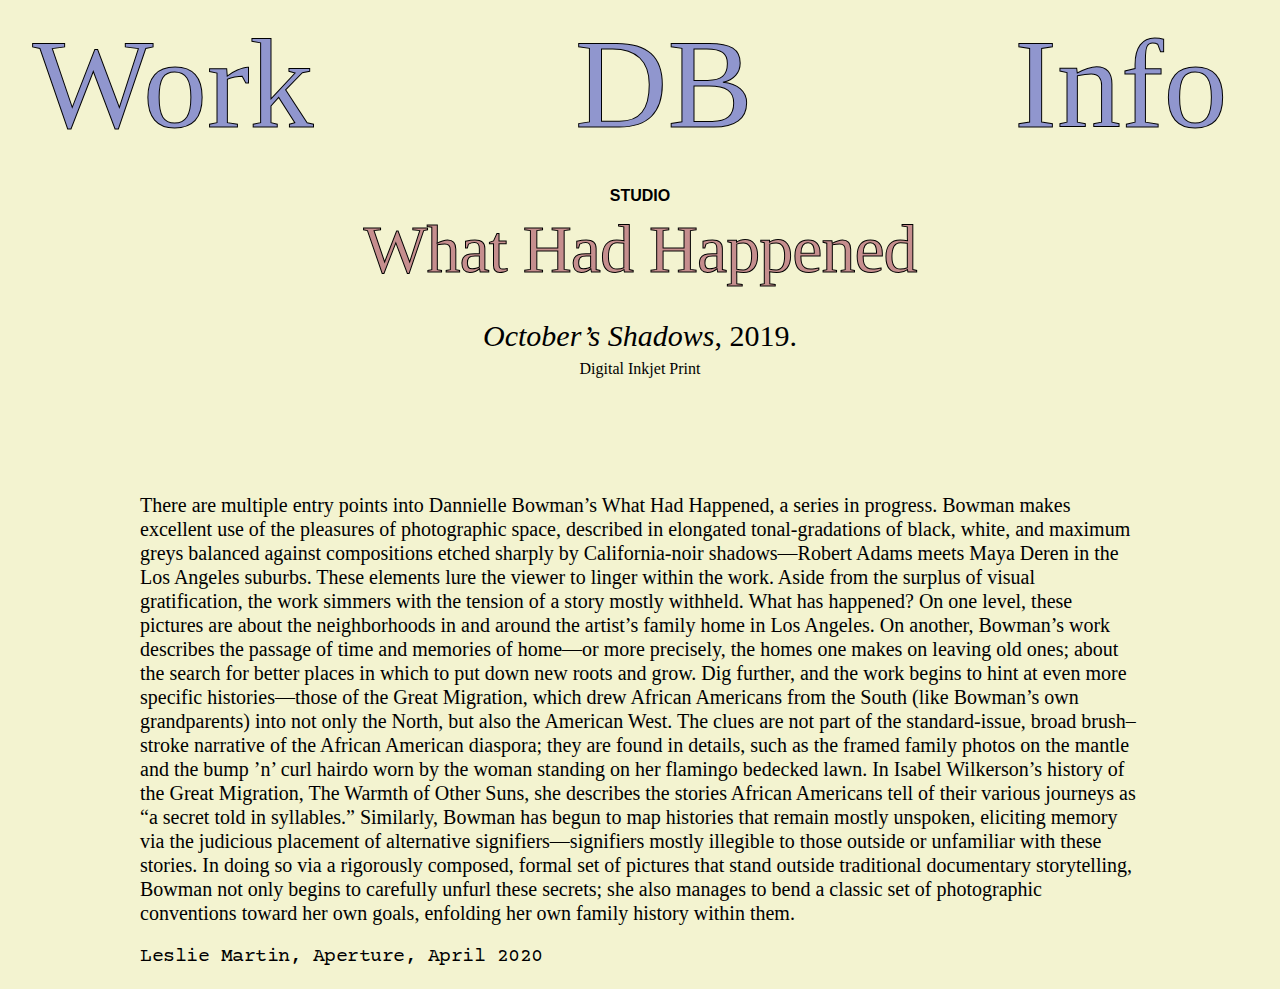
==== project.html @ 173b012c "add code files" ====
<!DOCTYPE html>
<html lang="en">
<head>
    <meta charset="UTF-8">
    <meta http-equiv="X-UA-Compatible" content="IE=edge">
    <meta name="viewport" content="width=device-width, initial-scale=1.0">
    <title>Dannielle Bowman</title>
    <link rel="preconnect" href="https://fonts.googleapis.com">
    <link rel="preconnect" href="https://fonts.gstatic.com" crossorigin>
    <link href="https://fonts.googleapis.com/css2?family=Courier+Prime:ital,wght@0,400;0,700;1,400;1,700&display=swap" rel="stylesheet">
    <link rel="stylesheet" href="style-1.css">
</head>
<body id="#project">

    <header class="project-header">
        <nav>
            <a href="work.html">Work</a>
            <h1><a href="index-1.html">DB</a></h1>
            <a href="index-1.html#info">Info</a>
        </nav>
    </header>

    <main class="project-main">
        <h3 class="client">Studio</h3>
        <h2 class="project-title">What Had Happened</h2>
       
        <figure class="project-hero">
            <img src="assets/Photo/2019-ongoingCA_whh/DBowman_WHH_1.jpg" alt="">
            <figcaption class="project-meta">
                <span class="slide-title">October’s Shadows</span>, 2019.</figcaption>
                <p class="slide-materials">Digital Inkjet Print</p>
        </figure>

        <ul class="project-slides">
            <li>
                <img src="assets/Photo/2019-ongoingCA_whh/DBowman_WHH_2.jpg" alt="">
            </li>
            <li>
                <img src="assets/Photo/2019-ongoingCA_whh/DBowman_WHH_3.jpg" alt="">
            </li>
            <li>
                <img src="assets/Photo/2019-ongoingCA_whh/DBowman_WHH_4.jpg" alt="">
            </li>
            <li>
                <img src="assets/Photo/2019-ongoingCA_whh/DBowman_WHH_6.jpg" alt="">
            </li>
            <li>
                <img src="assets/Photo/2019-ongoingCA_whh/DBowman_WHH_7.jpg" alt="">
            </li>
            <li>
                <img src="assets/Photo/2019-ongoingCA_whh/DBowman_WHH_9.jpg" alt="">
            </li>
            <li>
                <img src="assets/Photo/2019-ongoingCA_whh/DBowman_WHH_10.jpg" alt="">
            </li>
            <li>
                <img src="assets/Photo/2019-ongoingCA_whh/DBowman_WHH_11.jpg" alt="">
            </li>
            <li>
                <img src="assets/Photo/2019-ongoingCA_whh/DBowman_WHH_12.jpg" alt="">
            </li>
            <li>
                <img src="assets/Photo/2019-ongoingCA_whh/DBowman_WHH_13.jpg" alt="">
            </li>
            <li>
                <img src="assets/Photo/2019-ongoingCA_whh/DBowman_WHH_14.jpg" alt="">
            </li>
            <li>
                <img src="assets/Photo/2019-ongoingCA_whh/DBowman_WHH_15.jpg" alt="">
            </li>
            <li>
                <img src="assets/Photo/2019-ongoingCA_whh/DBowman_WHH_16.jpg" alt="">
            </li>

        </ul>

        <article class="project-desc">

            <p>
                There are multiple entry points into Dannielle Bowman’s What Had Happened, a series in progress. Bowman makes excellent use of the pleasures of photographic space, described in elongated tonal-gradations of black, white, and maximum greys balanced against compositions etched sharply by California-noir shadows—Robert Adams meets Maya Deren in the Los Angeles suburbs. These elements lure the viewer to linger within the work. Aside from the surplus of visual gratification, the work simmers with the tension of a story mostly withheld. What has happened? On one level, these pictures are about the neighborhoods in and around the artist’s family home in Los Angeles. On another, Bowman’s work describes the passage of time and memories of home—or more precisely, the homes one makes on leaving old ones; about the search for better places in which to put down new roots and grow. Dig further, and the work begins to hint at even more specific histories—those of the Great Migration, which drew African Americans from the South (like Bowman’s own grandparents) into not only the North, but also the American West. The clues are not part of the standard-issue, broad brush–stroke narrative of the African American diaspora; they are found in details, such as the framed family photos on the mantle and the bump ’n’ curl hairdo worn by the woman standing on her flamingo bedecked lawn. In Isabel Wilkerson’s history of the Great Migration, The Warmth of Other Suns, she describes the stories African Americans tell of their various journeys as “a secret told in syllables.” Similarly, Bowman has begun to map histories that remain mostly unspoken, eliciting memory via the judicious placement of alternative signifiers—signifiers mostly illegible to those outside or unfamiliar with these stories. In doing so via a rigorously composed, formal set of pictures that stand outside traditional documentary storytelling, Bowman not only begins to carefully unfurl these secrets; she also manages to bend a classic set of photographic conventions toward her own goals, enfolding her own family history within them. 
            </p>

            <p class="attribute">
                Leslie Martin, Aperture, April 2020
            </p>

        </article>

    </main>

    
</body>
</html>
---- style-1.css ----
/* http://meyerweb.com/eric/tools/css/reset/ 
   v2.0 | 20110126
   License: none (public domain)
*/

html, body, div, span, applet, object, iframe,
h1, h2, h3, h4, h5, h6, p, blockquote, pre,
a, abbr, acronym, address, big, cite, code,
del, dfn, em, img, ins, kbd, q, s, samp,
small, strike, strong, sub, sup, tt, var,
b, u, i, center,
dl, dt, dd, ol, ul, li,
fieldset, form, label, legend,
table, caption, tbody, tfoot, thead, tr, th, td,
article, aside, canvas, details, embed, 
figure, figcaption, footer, header, hgroup, 
menu, nav, output, ruby, section, summary,
time, mark, audio, video {
	margin: 0;
	padding: 0;
	border: 0;
	font-size: 100%;
	font: inherit;
	vertical-align: baseline;
}
/* HTML5 display-role reset for older browsers */
article, aside, details, figcaption, figure, 
footer, header, hgroup, menu, nav, section {
	display: block;
}
body {
	line-height: 1;
}
ol, ul {
	list-style: none;
}
blockquote, q {
	quotes: none;
}
blockquote:before, blockquote:after,
q:before, q:after {
	content: '';
	content: none;
}
table {
	border-collapse: collapse;
	border-spacing: 0;
}



/* custom styles */

/* global scrollbars */
  /* width */
  ::-webkit-scrollbar {
    width: 10px;
  }

  /* Track */
  ::-webkit-scrollbar-track {
    background: #F3F3D0; 
  }
  
  /* Handle */
  ::-webkit-scrollbar-thumb {
    background: #9096CE; 
  }

  /* Handle on hover */
  ::-webkit-scrollbar-thumb:hover {
    background: #555; 
  }

/* root CSS Variables TBD */


  @font-face {
    font-family: 'CartaNueva';
    src: url(assets/CartaNueva-Small.woff);
  }
  ::selection{
    background-color: #FEC9F2;
  }

  html, body, * {
      box-sizing: border-box;
  }

  body::-webkit-scrollbar {
      display: none;
  }

 /* ---index layout--- */
    
  body {
      color: black;
      background-color: #F3F3D0;
      -ms-overflow-style: none;  /* IE and Edge */
      scrollbar-width: none;  /* Firefox */
    }

  header {
      position: fixed;
      top: 0px;
      left: 0px;
      display: flex;
      justify-content: space-around;
      padding: 20px;
      width: 100%;
  }
  
    nav{
        width: 98%;
        display: flex;
        justify-content: space-between;
    }
  
    nav a{
      z-index: 2;
        margin-right: 20px;
        text-decoration: none;
        font-family: 'CartaNueva', cursive;
        font-size: 10vw;
        color: #9096CE;
        -webkit-text-stroke: 1px black;
        -webkit-text-fill-color: #9096CE; 
    }

    nav a:hover {
      color: white;
      -webkit-text-fill-color: white;
    }

    /* work page h1 */
    nav a.diff {
      font-size: 24vw;
      color: #FEC9F2;
      -webkit-text-stroke: 1px black;
      -webkit-text-fill-color: #FEC9F2;
  }

  main{
    display: grid;
    grid-template-columns: repeat(10, 1fr);
  }


  img{
    width: 100%;
  }


  /* --- desktop index layout --- */

  img:nth-of-type(1) {
    grid-column: span 6;
  }
  img:nth-of-type(2) {
    grid-area: 2 / 6;
  }
  img:nth-of-type(3) {
    grid-area: 3 / 7 / 4 / 11;
  }
  img:nth-of-type(4) {
    grid-column: span 6;
    grid-row: 4;
  }
  div.color-block{
    background-color: #C68E8E;
    grid-area: 2 / 1 / 4 / 7;
    z-index: -1;
  }


  

 /* ---typography---- */

  a{
    color: #FEC9F2;
  }

  h1{
    position: fixed;
    top: 20%;
    left: 50%;
    transform: translate(-55%,-50%);
    text-align: center;
    font-family: 'CartaNueva', cursive;
    font-size: 250px;
    -webkit-text-stroke: 1px black;
    color: #FEC9F2;
    -webkit-text-fill-color: #FEC9F2; 
  line-height: .5;
}

  h3{
    font-family: Arial, Helvetica, sans-serif;
    text-transform: uppercase;
    font-weight: 700;
  }



  /* --info section-- */

  section#info{
    height: 100vh;
    display: flex;
    justify-content: end;
    flex-direction: column;
    margin: 40px;
    gap: 20px;
  }

  div.bio{
    font-family: 'Courier Prime', monospace;
    letter-spacing: -.5px;
    line-height: 1.2;
  }

  div.links{
    font-family: 'Courier Prime', monospace;
    letter-spacing: -.5px;
    /* font-weight: 700; */
    line-height: 1.2;
    /* margin: 40px; */
    display: flex;
    gap: 20px;
  }

  button{
    border: 2px solid black;
    border-radius: 10px;
    background-color: #F3F3D0;
    padding: 10px 20px;
    font-family: Arial, Helvetica, sans-serif;
    text-transform: uppercase;
    font-weight: 700;
  }

  button:hover{
    background-color: black;
    color: #FEC9F2;
    border: 2px solid #FEC9F2;
  }

  li{
    border-bottom: 2px dotted black;
    list-style-type: disc;
    padding: 10px;
  }

  /* -----work page------ */

  body#work-page main{
    grid-template-columns: 1fr;
  }

  body#work-page header {
    position: initial;
  }

  body#work-page h1 {
    position: initial;
    transform: translate(-20%,0);
    text-align: center;
    font-family: 'CartaNueva', cursive;
    font-size: 25vw;
    letter-spacing: -43px;
    -webkit-text-stroke: 1px black;
    color: #FEC9F2;
    -webkit-text-fill-color: #FEC9F2;
    line-height: .75;
  }

  div.work-filters{
    display: flex;
    justify-content: space-between;
    padding: 20px;
  }

  #studio-btn{
    border-radius: 50%;
  }

  article.project{
    height: 100vh;
    background-size: cover;
    /* background-position: center; */
  }

  a.project-wrapper{
    text-decoration: none;
  }

  h2{
    font-size: 10vw;
    text-align: center;
    line-height: .75;
    font-family: 'Times New Roman', Times, serif;
    letter-spacing: -1px;
    color: #C68E8E;
    -webkit-text-stroke: 1px black;
    -webkit-text-fill-color:  #C68E8E; 
  }

  div.client,
  div.date {
    font-size: 2vw;
    text-align: center;
    font-family: Arial, Helvetica, sans-serif;
    font-weight: 700;
    letter-spacing: -1px;
    color: #C68E8E;
    -webkit-text-stroke: 1px black;
    -webkit-text-fill-color:  #C68E8E; 
  }

  div.metadata{
    position: relative;
    height: 80%;
    left: 50%;
    top: 50%;
    transform: translate(-50%, -50%);
    display: flex;
    justify-content: space-between;
    flex-direction: column;
  }

  footer.metadata{
    display: flex;
    justify-content: space-between;
    width: 90%;
    gap: 20px;
    align-self: center;
  }

    /* -----project page template ------ */


    .project-main{
      display: block;
      margin: 20px;
    }

    .project-header {
      position: initial;
    }

    .project-header h1{
      position: static;
      font-size: initial;
      line-height: inherit;
      transform: translate(0,0);
    }

    .project-hero,
    .project-desc {
      margin: auto 120px;
    }

    .project-meta{
      font-size: 30px;
      text-align: center;
      padding: 10px;
    }

    .slide-title{
      font-style: italic;
    }

    .slide-materials {
      text-align: center;
    }

    .project-slides {
      display: flex;
      overflow-x: scroll;
      margin: 40px 0;
    }

    .project-slides li{
      list-style-type: none;
      border: none;
    }

    .project-slides li img{
      width: 100px;
    }

    .project-desc p {
      font-size: 20px;
      line-height: 1.2;
    }

    p.attribute{
      margin-top: 20px;
      font-family: 'Courier Prime', monospace;
      letter-spacing: -.5px;
      line-height: 1.2;
    }

    h3.client{
      text-align: center;
      margin-bottom: 20px;
    }

    h2.project-title{
      font-size: 68px;
      margin-bottom: 20px;
    }




    /* ----------- med breakpoint  ---------- */

  @media only screen and (max-width: 850px) {
    body{
      background-color: #9096CE;
    }

     img:nth-of-type(1) {
        grid-column: 6;
      }
      
      div.color-block{
        background-color: #F3F3D0;
        grid-area: 2 / 1 / 4 / 7;
        z-index: -1;
      }
  
      img:nth-of-type(2) {
        grid-area: 2 / 7 / 3/ 11 ;
      }
      img:nth-of-type(3) {
        grid-area: 3 / 3 / 4 / 11;
      }
      img:nth-of-type(4) {
        grid-column: span 2;
        grid-row: 4;
      }

          /* header mobile styles */
          nav a{
            color: black;
            -webkit-text-stroke: 1px black;
            -webkit-text-fill-color: black; 
        }
    
    
        /* work page h1 */
        nav a.diff {
          color: #FEC9F2;
          -webkit-text-stroke: 1px #FEC9F2;
          -webkit-text-fill-color: #FEC9F2;
      }
  
        h1{
          top: 15%;
          font-size: 185px;
          transform: translate(-58%,-50%);
          -webkit-text-fill-color: #FEC9F2;
       -webkit-text-stroke: 1px #FEC9F2;
        }

        .project-hero,
        .project-desc {
          margin: auto 40px;
        }

        .project-desc{
          height: 300px;
          overflow-y: scroll;
        }
    
        .project-desc::-webkit-scrollbar {
          display: none;
        }

        div.client,
        div.date{
          font-size: 3.5vw;
        }
  }

    /* ------------ small breakpoint  -------- */

    @media only screen and (max-width: 550px) {
      body{
        background-color: black;
        color: #F3F3D0;
      }
      
      main{
        display: block;
      }

      img{
        vertical-align: top;
      }

 
      /* header mobile styles */
      nav a{
          color: white;
          -webkit-text-stroke: 1px white;
          -webkit-text-fill-color: white; 
      }
  
  
      /* work page h1 */
      nav a.diff {
        color: #FEC9F2;
        -webkit-text-stroke: 1px #FEC9F2;
        -webkit-text-fill-color: #FEC9F2;
    }

      h1{
        top: 10%;
          font-size: 110px;
          transform: translate(-59%,-50%);
        -webkit-text-fill-color: #9096CE;
     -webkit-text-stroke: 1px #9096CE;
      }

      .project-hero,
      .project-desc {
        margin: auto 10px;
      }

      div.client,
      div.date{
        font-size: 5vw;
      }

    }
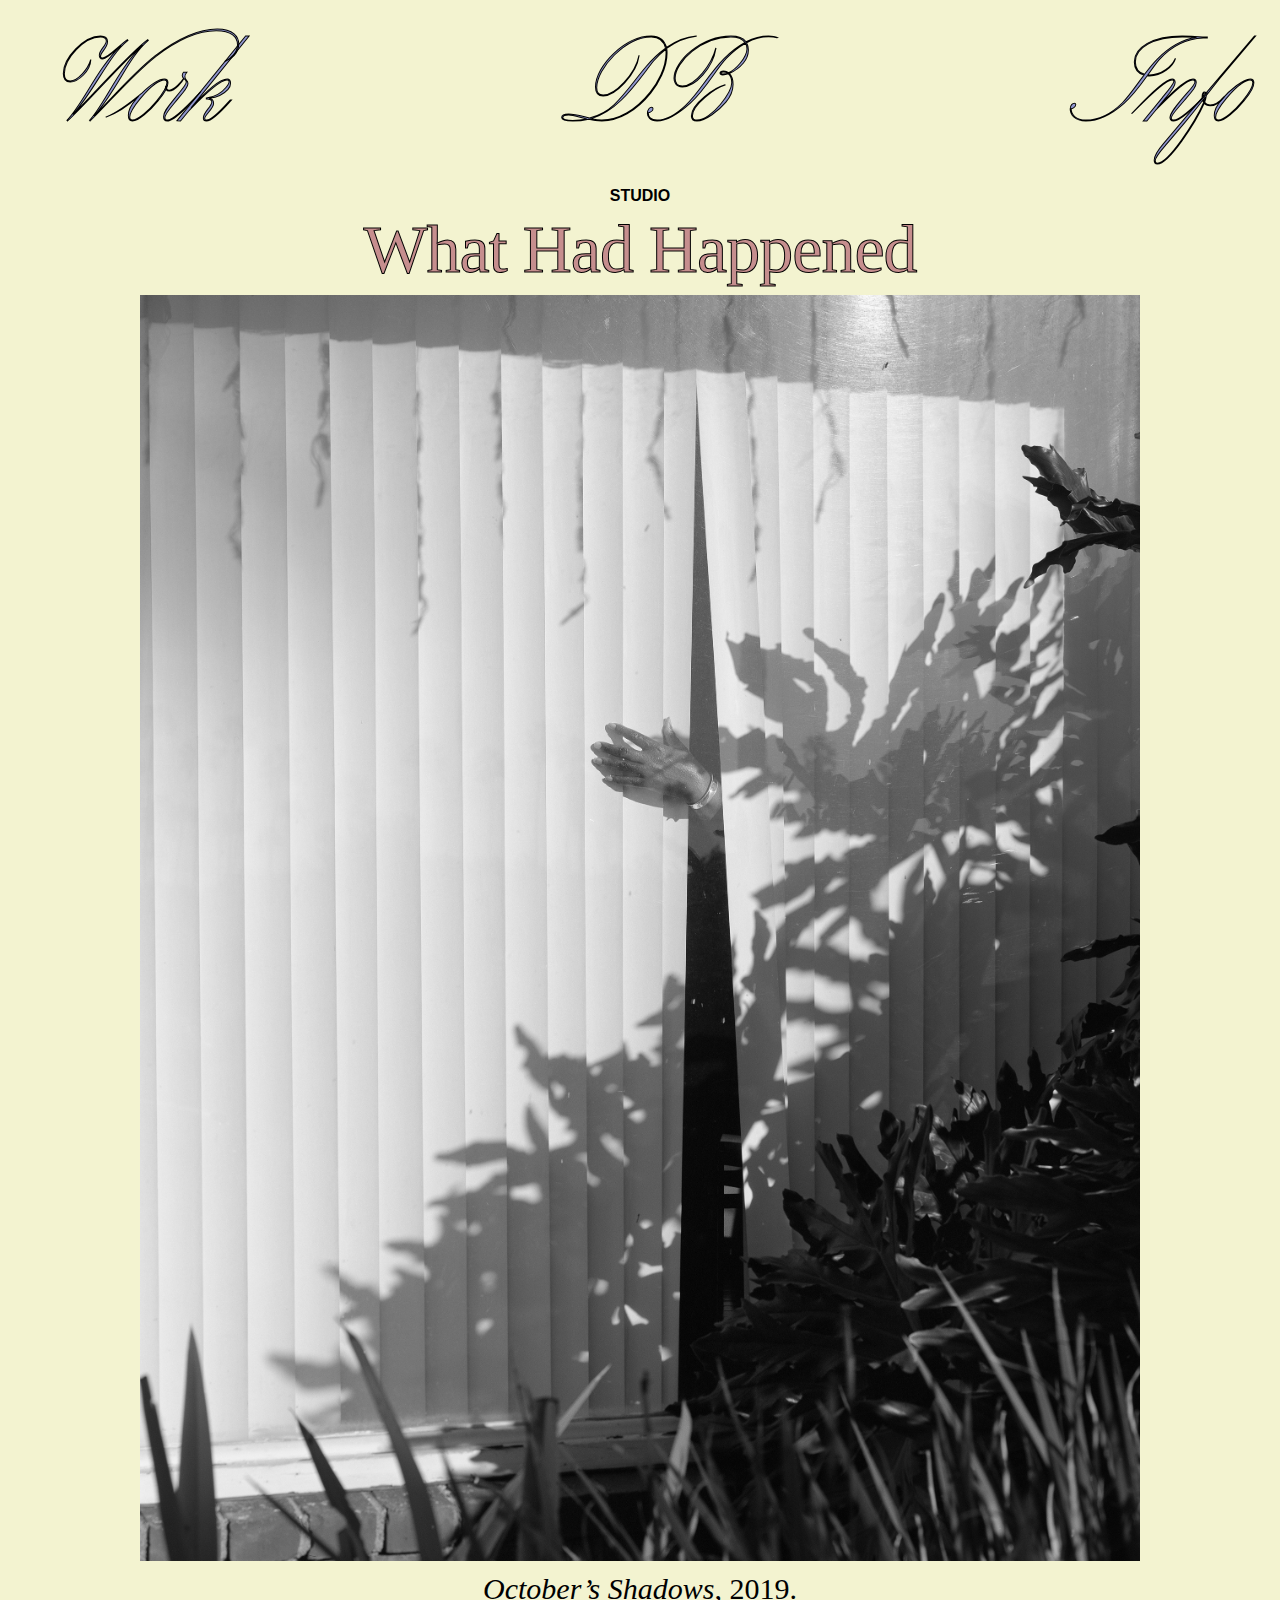
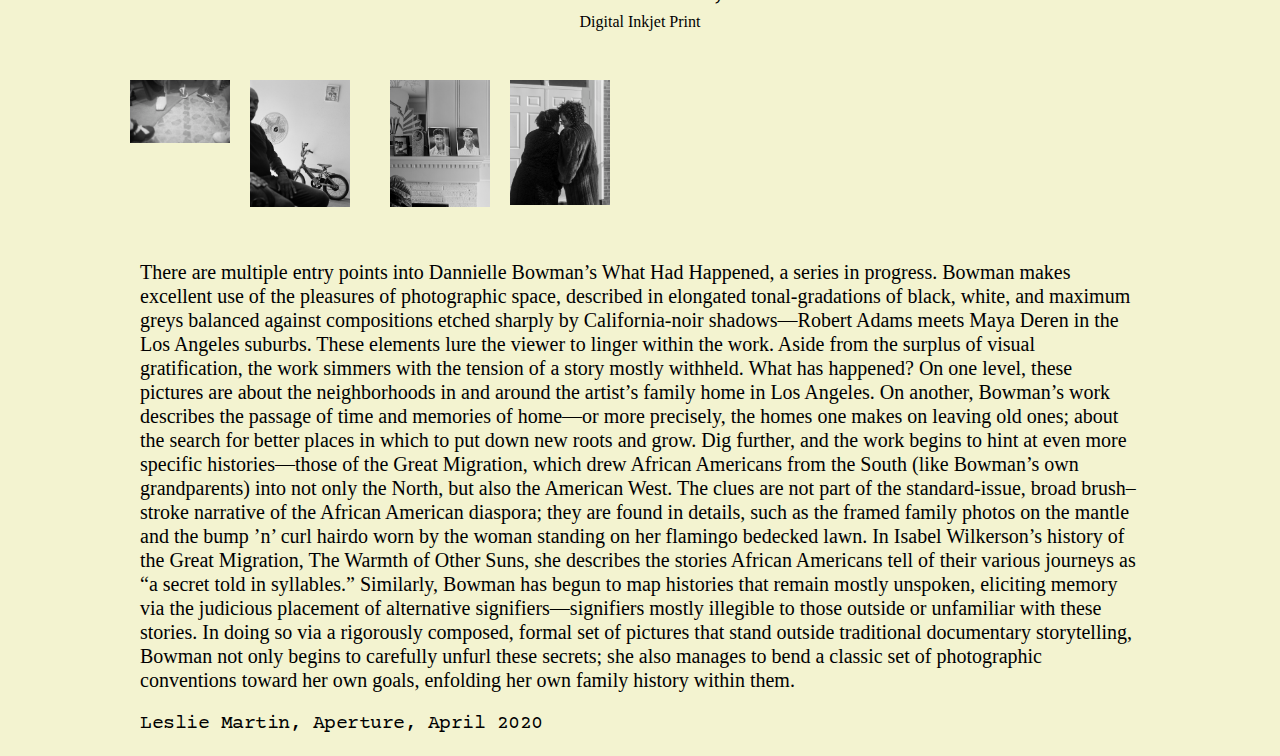
==== commit ffa1c510: "update index.html name" ====
--- a/project.html
+++ b/project.html
@@ -15,8 +15,8 @@
     <header class="project-header">
         <nav>
             <a href="work.html">Work</a>
-            <h1><a href="index-1.html">DB</a></h1>
-            <a href="index-1.html#info">Info</a>
+            <h1><a href="index.html">DB</a></h1>
+            <a href="index.html#info">Info</a>
         </nav>
     </header>
 
